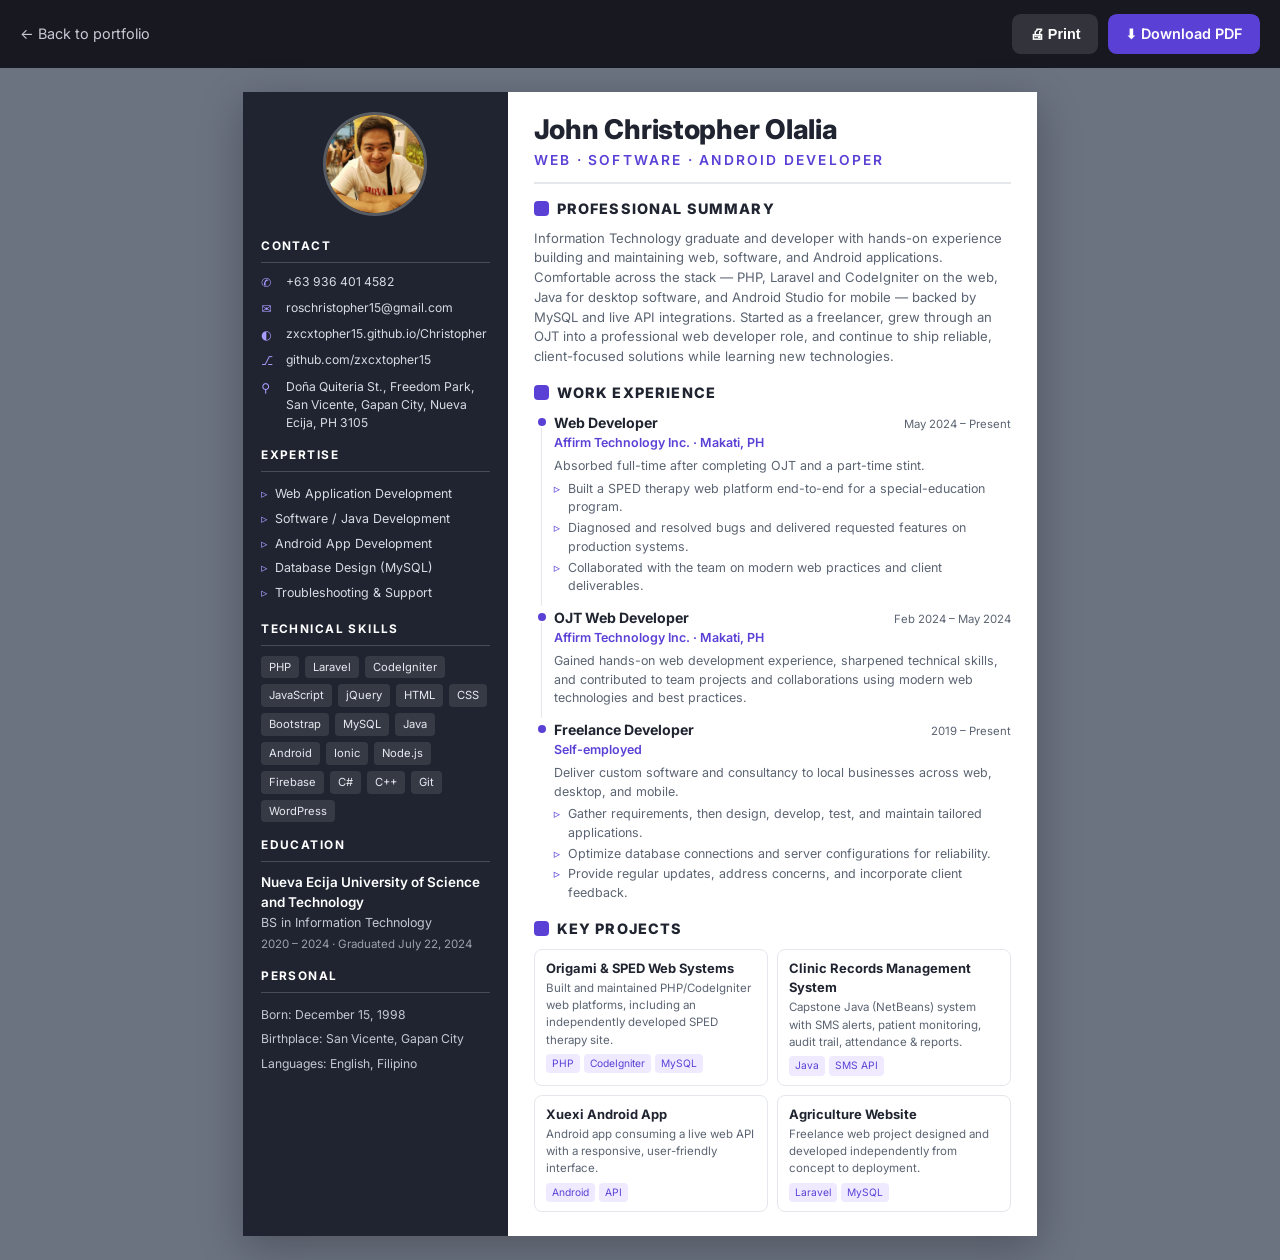
==== resume.html @ c4584740 "a" ====
<!DOCTYPE html>
<html lang="en">

<head>
	<meta charset="UTF-8">
	<meta name="viewport" content="width=device-width, initial-scale=1.0">
	<title>John Christopher Olalia — Resume</title>
	<meta name="description" content="Resume of John Christopher Olalia, Web / Software / Android Developer.">
	<link rel="icon" href="favicon.ico" type="image/x-icon">
	<link rel="preconnect" href="https://fonts.googleapis.com">
	<link rel="preconnect" href="https://fonts.gstatic.com" crossorigin>
	<link
		href="https://fonts.googleapis.com/css2?family=Inter:wght@400;500;600;700;800&display=swap"
		rel="stylesheet">
	<style>
		:root {
			--ink: #1f2430;
			--soft: #5b6472;
			--line: #e4e7ec;
			--accent: #5b40d6;
			--accent-soft: #efeaff;
			--sidebar: #1f2430;
		}

		* { margin: 0; padding: 0; box-sizing: border-box; }

		body {
			font-family: "Inter", system-ui, -apple-system, sans-serif;
			color: var(--ink);
			background: #6b7280;
			line-height: 1.5;
			-webkit-print-color-adjust: exact;
			print-color-adjust: exact;
		}

		a { color: inherit; text-decoration: none; }

		/* ---------- Screen toolbar ---------- */
		.toolbar {
			position: sticky;
			top: 0;
			z-index: 20;
			display: flex;
			align-items: center;
			justify-content: space-between;
			gap: 1rem;
			padding: 0.85rem 1.25rem;
			background: rgba(15, 15, 22, 0.9);
			backdrop-filter: blur(8px);
			color: #fff;
		}

		.toolbar a.back { font-size: 0.9rem; color: #c9c9d6; }
		.toolbar a.back:hover { color: #fff; }

		.btn {
			display: inline-flex;
			align-items: center;
			gap: 0.5rem;
			background: var(--accent);
			color: #fff;
			font-weight: 600;
			font-size: 0.9rem;
			padding: 0.6rem 1.1rem;
			border: none;
			border-radius: 0.55rem;
			cursor: pointer;
			transition: background 0.2s, transform 0.15s;
		}

		.btn:hover { background: #4a32b8; transform: translateY(-1px); }

		.btn-ghost { background: rgba(255, 255, 255, 0.12); }
		.btn-ghost:hover { background: rgba(255, 255, 255, 0.22); }

		/* ---------- Page ---------- */
		.page {
			width: 210mm;
			min-height: 297mm;
			margin: 1.5rem auto;
			background: #fff;
			display: grid;
			grid-template-columns: 70mm 1fr;
			box-shadow: 0 12px 40px rgba(0, 0, 0, 0.25);
			overflow: hidden;
		}

		/* ---------- Sidebar ---------- */
		.sidebar {
			background: var(--sidebar);
			color: #d7dbe3;
			padding: 20px 18px;
		}

		.photo-wrap { text-align: center; margin-bottom: 16px; }

		.photo {
			width: 104px;
			height: 104px;
			border-radius: 50%;
			object-fit: cover;
			border: 3px solid rgba(255, 255, 255, 0.25);
		}

		.side-section { margin-bottom: 15px; }

		.side-title {
			font-size: 0.74rem;
			font-weight: 700;
			letter-spacing: 0.12em;
			text-transform: uppercase;
			color: #fff;
			padding-bottom: 6px;
			margin-bottom: 10px;
			border-bottom: 1px solid rgba(255, 255, 255, 0.18);
		}

		.contact-item {
			display: flex;
			align-items: flex-start;
			gap: 9px;
			font-size: 0.76rem;
			margin-bottom: 7px;
			word-break: break-word;
		}

		.contact-item .ic {
			flex: 0 0 16px;
			color: #a99bff;
			margin-top: 1px;
		}

		.contact-item a:hover { color: #fff; }

		.side-list { list-style: none; }

		.side-list li {
			font-size: 0.78rem;
			padding: 3px 0;
			color: #d7dbe3;
		}

		.side-list li::before {
			content: "▹";
			color: #a99bff;
			margin-right: 8px;
		}

		.tagrow { display: flex; flex-wrap: wrap; gap: 6px; }

		.tag {
			font-size: 0.7rem;
			padding: 3px 8px;
			border-radius: 4px;
			background: rgba(255, 255, 255, 0.1);
			color: #e7e9ef;
		}

		.edu-school { font-weight: 600; color: #fff; font-size: 0.84rem; }
		.edu-deg { font-size: 0.78rem; color: #c3c7d1; margin-top: 2px; }
		.edu-meta { font-size: 0.72rem; color: #9aa0ad; margin-top: 3px; }

		.personal { font-size: 0.76rem; color: #c3c7d1; }
		.personal div { padding: 3px 0; }

		/* ---------- Main ---------- */
		.main { padding: 24px 26px 24px; }

		.name {
			font-size: 1.7rem;
			font-weight: 800;
			letter-spacing: -0.01em;
			line-height: 1.05;
			color: var(--ink);
		}

		.role {
			font-size: 0.86rem;
			font-weight: 600;
			letter-spacing: 0.16em;
			text-transform: uppercase;
			color: var(--accent);
			margin-top: 5px;
		}

		.divider { height: 2px; background: var(--line); margin: 12px 0 14px; }

		.block { margin-bottom: 15px; }

		.block-title {
			display: flex;
			align-items: center;
			gap: 8px;
			font-size: 0.9rem;
			font-weight: 800;
			text-transform: uppercase;
			letter-spacing: 0.08em;
			color: var(--ink);
			margin-bottom: 9px;
		}

		.block-title::before {
			content: "";
			width: 15px;
			height: 15px;
			border-radius: 4px;
			background: var(--accent);
			flex: 0 0 15px;
		}

		.summary { font-size: 0.82rem; color: var(--soft); }

		/* Experience timeline */
		.exp { position: relative; padding-left: 20px; margin-bottom: 11px; }

		.exp::before {
			content: "";
			position: absolute;
			left: 4px;
			top: 6px;
			width: 8px;
			height: 8px;
			border-radius: 50%;
			background: var(--accent);
		}

		.exp::after {
			content: "";
			position: absolute;
			left: 7.5px;
			top: 16px;
			bottom: -10px;
			width: 1px;
			background: var(--line);
		}

		.exp:last-child::after { display: none; }

		.exp-top {
			display: flex;
			justify-content: space-between;
			align-items: baseline;
			gap: 10px;
			flex-wrap: wrap;
		}

		.exp-role { font-size: 0.88rem; font-weight: 700; color: var(--ink); }
		.exp-date { font-size: 0.71rem; color: var(--soft); white-space: nowrap; }
		.exp-org { font-size: 0.78rem; font-weight: 600; color: var(--accent); margin: 1px 0 4px; }
		.exp-desc { font-size: 0.78rem; color: var(--soft); }

		.exp-desc ul { list-style: none; margin-top: 4px; }
		.exp-desc li { position: relative; padding-left: 14px; margin-bottom: 2px; }
		.exp-desc li::before { content: "▹"; position: absolute; left: 0; color: var(--accent); }

		/* Projects */
		.proj-grid { display: grid; grid-template-columns: 1fr 1fr; gap: 9px; }

		.proj {
			border: 1px solid var(--line);
			border-radius: 8px;
			padding: 9px 11px;
		}

		.proj h4 { font-size: 0.81rem; color: var(--ink); }
		.proj p { font-size: 0.72rem; color: var(--soft); margin-top: 2px; }
		.proj .ptags { margin-top: 5px; display: flex; flex-wrap: wrap; gap: 4px; }
		.proj .ptag { font-size: 0.64rem; padding: 2px 6px; border-radius: 4px; background: var(--accent-soft); color: var(--accent); }

		/* ---------- Print ---------- */
		@page { size: A4; margin: 0; }

		@media print {
			body { background: #fff; }
			.toolbar { display: none !important; }
			.page { margin: 0; box-shadow: none; width: 210mm; min-height: 297mm; }
		}

		@media screen and (max-width: 720px) {
			.page { width: 100%; grid-template-columns: 1fr; margin: 0; }
			.proj-grid { grid-template-columns: 1fr; }
		}
	</style>
</head>

<body>
	<div class="toolbar">
		<a href="index.html" class="back">← Back to portfolio</a>
		<div style="display:flex; gap:.6rem;">
			<button class="btn btn-ghost" onclick="window.print()">🖨 Print</button>
			<a class="btn" href="John Christopher Olalia Resume.pdf" download>⬇ Download PDF</a>
		</div>
	</div>

	<div class="page">
		<!-- ================= SIDEBAR ================= -->
		<aside class="sidebar">
			<div class="photo-wrap">
				<img class="photo" src="images/pic.png" alt="John Christopher Olalia">
			</div>

			<div class="side-section">
				<div class="side-title">Contact</div>
				<div class="contact-item"><span class="ic">✆</span><span>+63 936 401 4582</span></div>
				<div class="contact-item"><span class="ic">✉</span><a href="mailto:roschristopher15@gmail.com">roschristopher15@gmail.com</a></div>
				<div class="contact-item"><span class="ic">◐</span><a href="https://zxcxtopher15.github.io/Christopher/">zxcxtopher15.github.io/Christopher</a></div>
				<div class="contact-item"><span class="ic">⎇</span><a href="https://github.com/zxcxtopher15">github.com/zxcxtopher15</a></div>
				<div class="contact-item"><span class="ic">⚲</span><span>Doña Quiteria St., Freedom Park, San Vicente, Gapan City, Nueva Ecija, PH 3105</span></div>
			</div>

			<div class="side-section">
				<div class="side-title">Expertise</div>
				<ul class="side-list">
					<li>Web Application Development</li>
					<li>Software / Java Development</li>
					<li>Android App Development</li>
					<li>Database Design (MySQL)</li>
					<li>Troubleshooting &amp; Support</li>
				</ul>
			</div>

			<div class="side-section">
				<div class="side-title">Technical Skills</div>
				<div class="tagrow">
					<span class="tag">PHP</span>
					<span class="tag">Laravel</span>
					<span class="tag">CodeIgniter</span>
					<span class="tag">JavaScript</span>
					<span class="tag">jQuery</span>
					<span class="tag">HTML</span>
					<span class="tag">CSS</span>
					<span class="tag">Bootstrap</span>
					<span class="tag">MySQL</span>
					<span class="tag">Java</span>
					<span class="tag">Android</span>
					<span class="tag">Ionic</span>
					<span class="tag">Node.js</span>
					<span class="tag">Firebase</span>
					<span class="tag">C#</span>
					<span class="tag">C++</span>
					<span class="tag">Git</span>
					<span class="tag">WordPress</span>
				</div>
			</div>

			<div class="side-section">
				<div class="side-title">Education</div>
				<div class="edu-school">Nueva Ecija University of Science and Technology</div>
				<div class="edu-deg">BS in Information Technology</div>
				<div class="edu-meta">2020 – 2024 · Graduated July 22, 2024</div>
			</div>

			<div class="side-section" style="margin-bottom:0">
				<div class="side-title">Personal</div>
				<div class="personal">
					<div>Born: December 15, 1998</div>
					<div>Birthplace: San Vicente, Gapan City</div>
					<div>Languages: English, Filipino</div>
				</div>
			</div>
		</aside>

		<!-- ================= MAIN ================= -->
		<main class="main">
			<h1 class="name">John Christopher Olalia</h1>
			<div class="role">Web · Software · Android Developer</div>
			<div class="divider"></div>

			<section class="block">
				<div class="block-title">Professional Summary</div>
				<p class="summary">
					Information Technology graduate and developer with hands-on experience building and
					maintaining web, software, and Android applications. Comfortable across the stack —
					PHP, Laravel and CodeIgniter on the web, Java for desktop software, and Android Studio
					for mobile — backed by MySQL and live API integrations. Started as a freelancer, grew
					through an OJT into a professional web developer role, and continue to ship reliable,
					client-focused solutions while learning new technologies.
				</p>
			</section>

			<section class="block">
				<div class="block-title">Work Experience</div>

				<div class="exp">
					<div class="exp-top">
						<span class="exp-role">Web Developer</span>
						<span class="exp-date">May 2024 – Present</span>
					</div>
					<div class="exp-org">Affirm Technology Inc. · Makati, PH</div>
					<div class="exp-desc">
						Absorbed full-time after completing OJT and a part-time stint.
						<ul>
							<li>Built a SPED therapy web platform end-to-end for a special-education program.</li>
							<li>Diagnosed and resolved bugs and delivered requested features on production systems.</li>
							<li>Collaborated with the team on modern web practices and client deliverables.</li>
						</ul>
					</div>
				</div>

				<div class="exp">
					<div class="exp-top">
						<span class="exp-role">OJT Web Developer</span>
						<span class="exp-date">Feb 2024 – May 2024</span>
					</div>
					<div class="exp-org">Affirm Technology Inc. · Makati, PH</div>
					<div class="exp-desc">
						Gained hands-on web development experience, sharpened technical skills, and contributed
						to team projects and collaborations using modern web technologies and best practices.
					</div>
				</div>

				<div class="exp">
					<div class="exp-top">
						<span class="exp-role">Freelance Developer</span>
						<span class="exp-date">2019 – Present</span>
					</div>
					<div class="exp-org">Self-employed</div>
					<div class="exp-desc">
						Deliver custom software and consultancy to local businesses across web, desktop, and mobile.
						<ul>
							<li>Gather requirements, then design, develop, test, and maintain tailored applications.</li>
							<li>Optimize database connections and server configurations for reliability.</li>
							<li>Provide regular updates, address concerns, and incorporate client feedback.</li>
						</ul>
					</div>
				</div>
			</section>

			<section class="block" style="margin-bottom:0">
				<div class="block-title">Key Projects</div>
				<div class="proj-grid">
					<div class="proj">
						<h4>Origami &amp; SPED Web Systems</h4>
						<p>Built and maintained PHP/CodeIgniter web platforms, including an independently developed SPED therapy site.</p>
						<div class="ptags"><span class="ptag">PHP</span><span class="ptag">CodeIgniter</span><span class="ptag">MySQL</span></div>
					</div>
					<div class="proj">
						<h4>Clinic Records Management System</h4>
						<p>Capstone Java (NetBeans) system with SMS alerts, patient monitoring, audit trail, attendance &amp; reports.</p>
						<div class="ptags"><span class="ptag">Java</span><span class="ptag">SMS API</span></div>
					</div>
					<div class="proj">
						<h4>Xuexi Android App</h4>
						<p>Android app consuming a live web API with a responsive, user-friendly interface.</p>
						<div class="ptags"><span class="ptag">Android</span><span class="ptag">API</span></div>
					</div>
					<div class="proj">
						<h4>Agriculture Website</h4>
						<p>Freelance web project designed and developed independently from concept to deployment.</p>
						<div class="ptags"><span class="ptag">Laravel</span><span class="ptag">MySQL</span></div>
					</div>
				</div>
			</section>
		</main>
	</div>
</body>

</html>
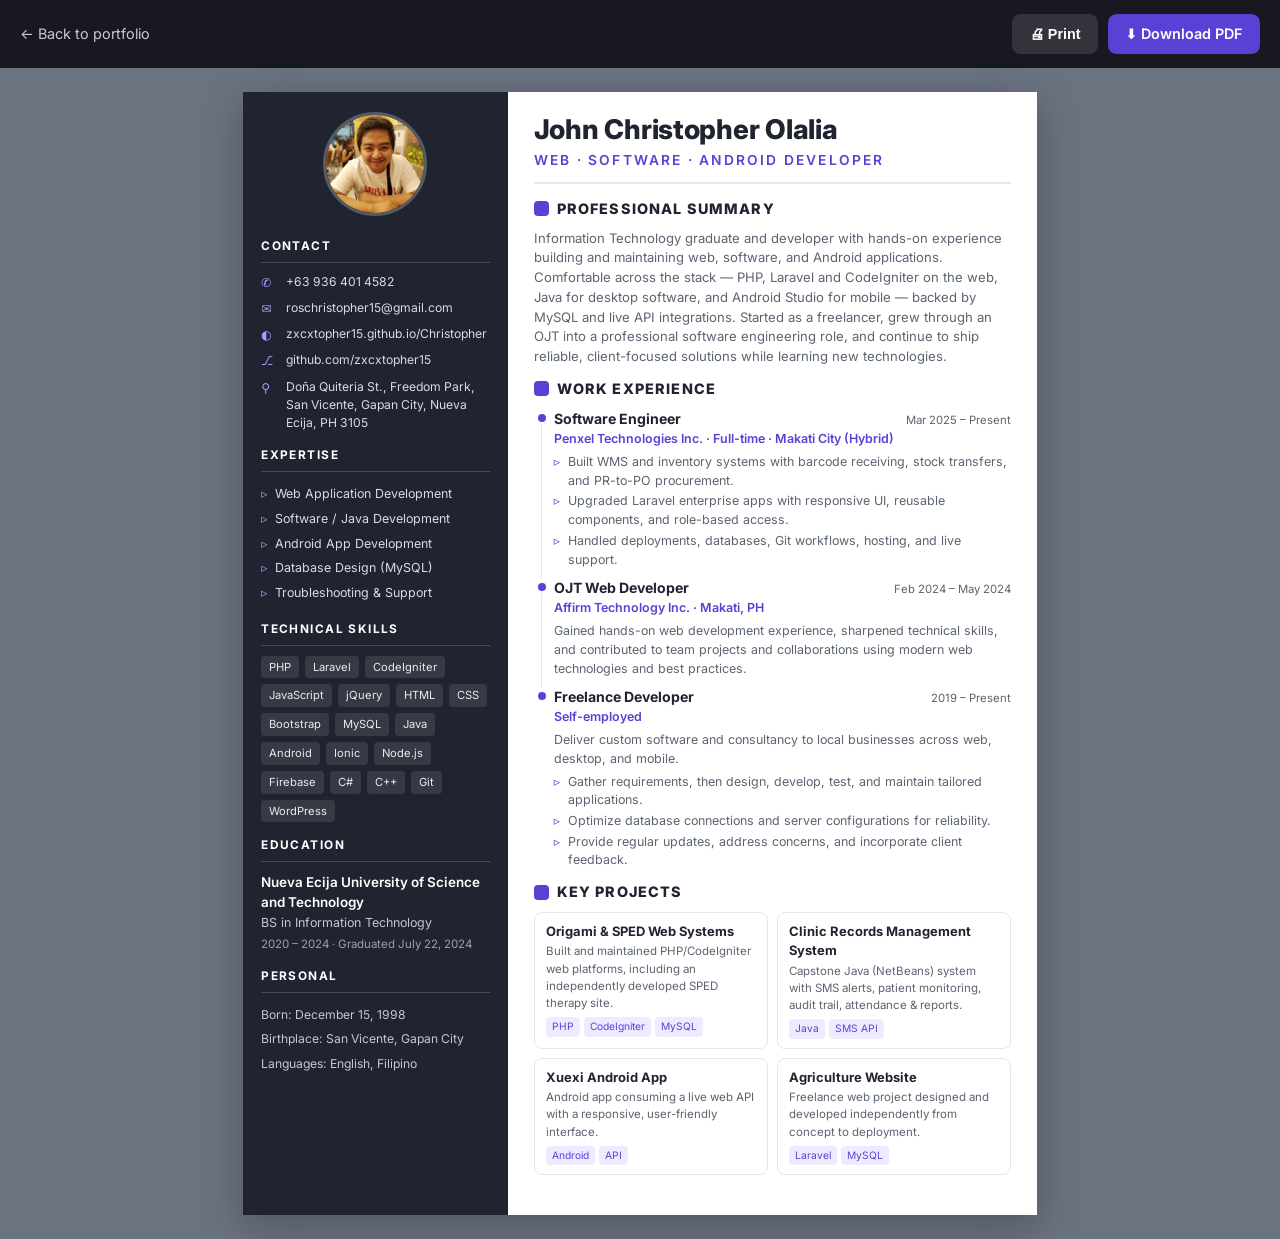
==== commit 6eeddbe7: "q" ====
--- a/resume.html
+++ b/resume.html
@@ -185,7 +185,7 @@
 
 		.divider { height: 2px; background: var(--line); margin: 12px 0 14px; }
 
-		.block { margin-bottom: 15px; }
+		.block { margin-bottom: 11px; }
 
 		.block-title {
 			display: flex;
@@ -211,7 +211,7 @@
 		.summary { font-size: 0.82rem; color: var(--soft); }
 
 		/* Experience timeline */
-		.exp { position: relative; padding-left: 20px; margin-bottom: 11px; }
+		.exp { position: relative; padding-left: 20px; margin-bottom: 8px; }
 
 		.exp::before {
 			content: "";
@@ -373,7 +373,7 @@
 					maintaining web, software, and Android applications. Comfortable across the stack —
 					PHP, Laravel and CodeIgniter on the web, Java for desktop software, and Android Studio
 					for mobile — backed by MySQL and live API integrations. Started as a freelancer, grew
-					through an OJT into a professional web developer role, and continue to ship reliable,
+					through an OJT into a professional software engineering role, and continue to ship reliable,
 					client-focused solutions while learning new technologies.
 				</p>
 			</section>
@@ -383,16 +383,15 @@
 
 				<div class="exp">
 					<div class="exp-top">
-						<span class="exp-role">Web Developer</span>
-						<span class="exp-date">May 2024 – Present</span>
-					</div>
-					<div class="exp-org">Affirm Technology Inc. · Makati, PH</div>
+						<span class="exp-role">Software Engineer</span>
+						<span class="exp-date">Mar 2025 – Present</span>
+					</div>
+					<div class="exp-org">Penxel Technologies Inc. · Full-time · Makati City (Hybrid)</div>
 					<div class="exp-desc">
-						Absorbed full-time after completing OJT and a part-time stint.
 						<ul>
-							<li>Built a SPED therapy web platform end-to-end for a special-education program.</li>
-							<li>Diagnosed and resolved bugs and delivered requested features on production systems.</li>
-							<li>Collaborated with the team on modern web practices and client deliverables.</li>
+							<li>Built WMS and inventory systems with barcode receiving, stock transfers, and PR-to-PO procurement.</li>
+							<li>Upgraded Laravel enterprise apps with responsive UI, reusable components, and role-based access.</li>
+							<li>Handled deployments, databases, Git workflows, hosting, and live support.</li>
 						</ul>
 					</div>
 				</div>
